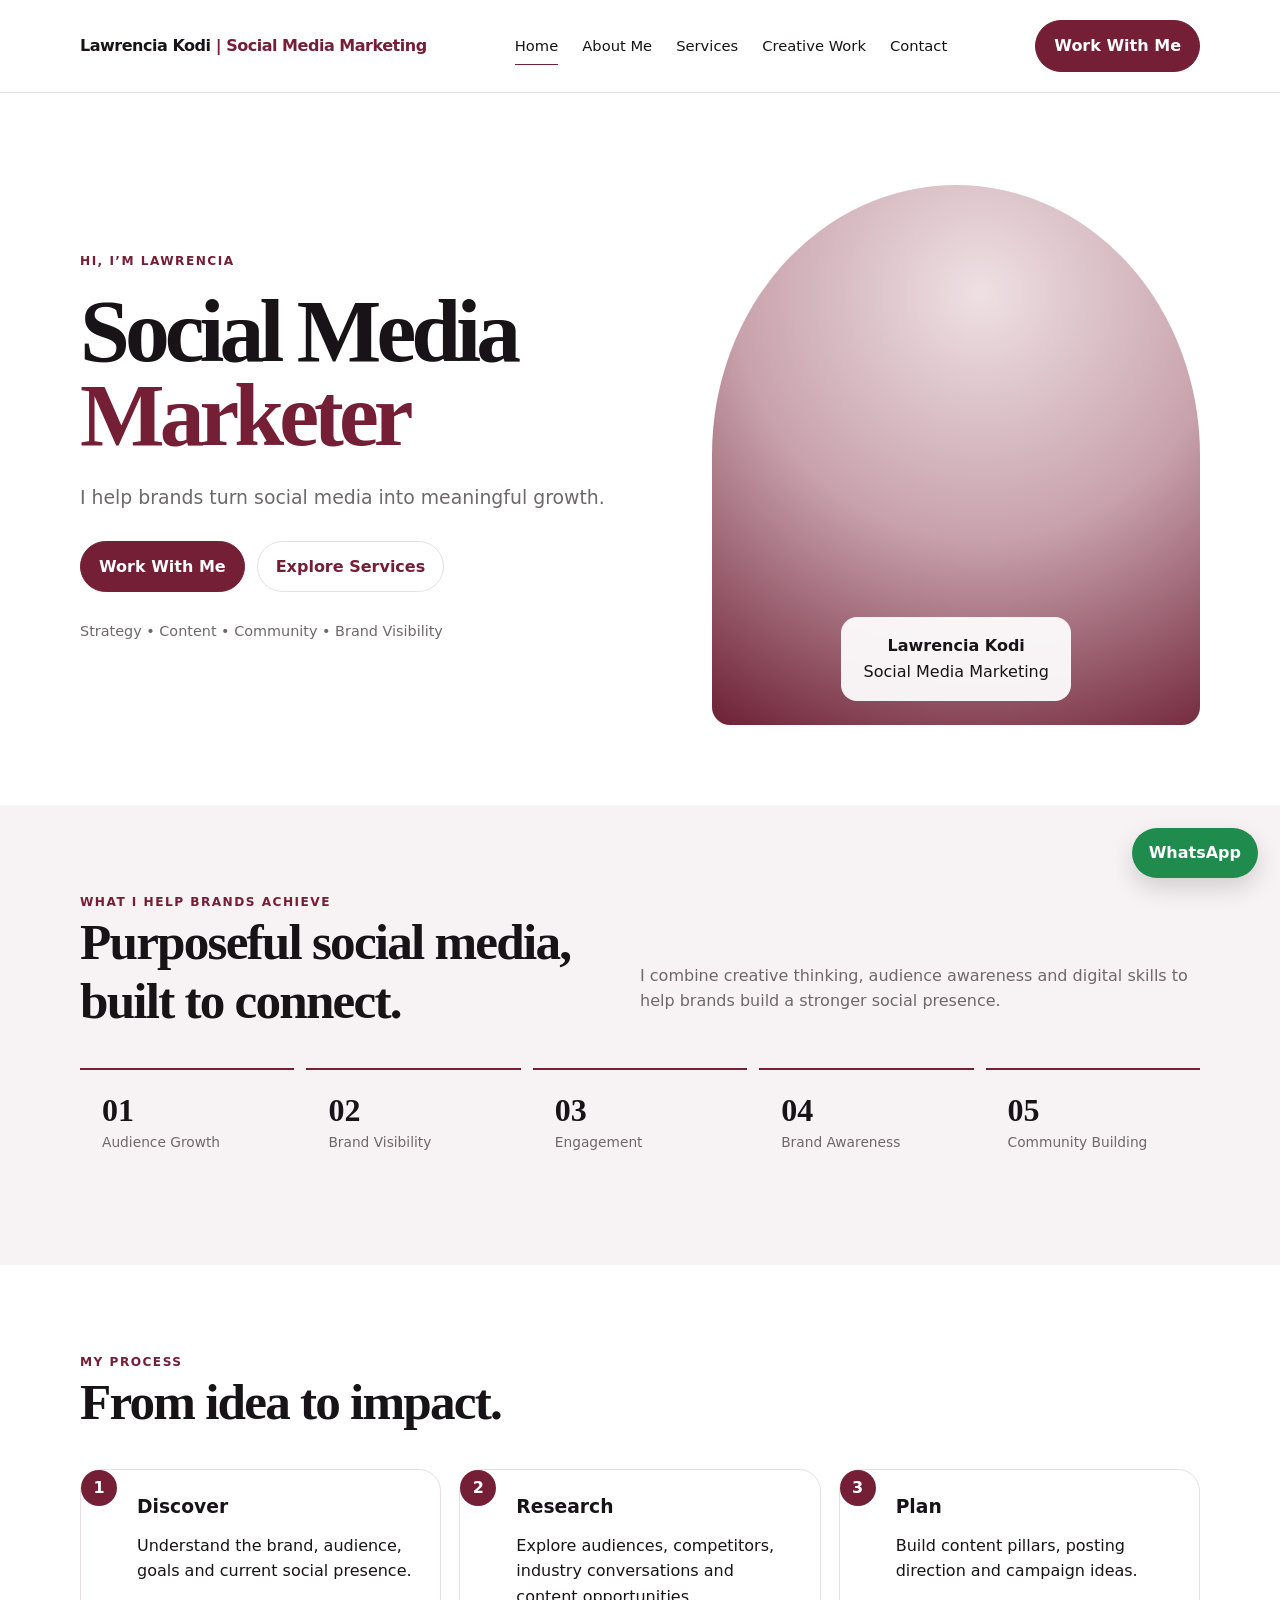
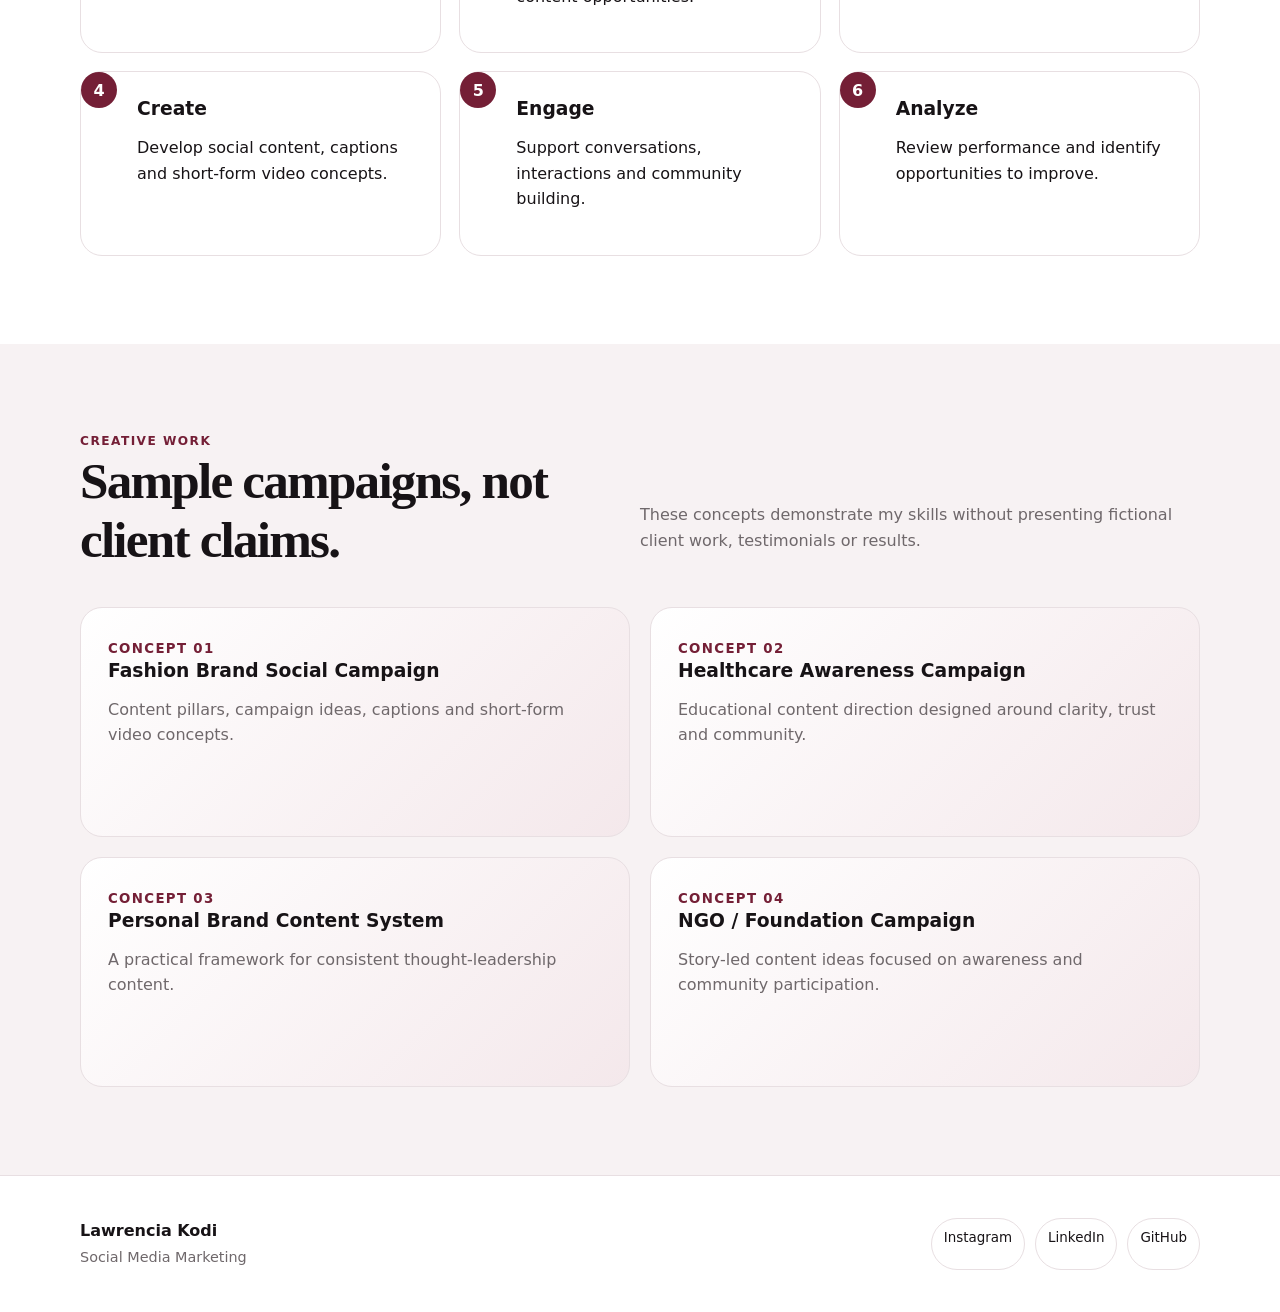
==== index.html @ 870d8f4c "new" ====
<!doctype html><html lang="en"><head><meta charset="utf-8"><meta name="viewport" content="width=device-width,initial-scale=1"><title>Lawrencia Kodi | Social Media Marketing</title><meta name="description" content="Lawrencia Kodi — Social Media Marketer helping brands turn social media into meaningful growth."><link rel="stylesheet" href="src/style.css"></head><body>
<header class="topbar"><div class="container nav"><a class="brand" href="index.html">Lawrencia Kodi <span>| Social Media Marketing</span></a><button class="menu">☰</button><nav class="navlinks"><a class="active" href="index.html">Home</a><a href="about.html">About Me</a><a href="services.html">Services</a><a href="creative-work.html">Creative Work</a><a href="contact.html">Contact</a></nav><a class="navcta" href="contact.html">Work With Me</a></div></header>
<main><section class="hero"><div class="container hero-grid"><div><div class="kicker">Hi, I’m Lawrencia</div><h1>Social Media <span>Marketer</span></h1><p class="lead">I help brands turn social media into meaningful growth.</p><div class="actions"><a class="btn" href="contact.html">Work With Me</a><a class="btn alt" href="services.html">Explore Services</a></div><p class="hero-note">Strategy • Content • Community • Brand Visibility</p></div><div class="portrait"><div class="portrait-copy"><strong>Lawrencia Kodi</strong><br>Social Media Marketing</div></div></div></section>
<section class="section soft"><div class="container"><div class="section-head"><div><div class="kicker">What I help brands achieve</div><h2>Purposeful social media, built to connect.</h2></div><p>I combine creative thinking, audience awareness and digital skills to help brands build a stronger social presence.</p></div><div class="stats"><div class="stat"><strong>01</strong><span>Audience Growth</span></div><div class="stat"><strong>02</strong><span>Brand Visibility</span></div><div class="stat"><strong>03</strong><span>Engagement</span></div><div class="stat"><strong>04</strong><span>Brand Awareness</span></div><div class="stat"><strong>05</strong><span>Community Building</span></div></div></div></section>
<section class="section"><div class="container"><div class="section-head"><div><div class="kicker">My process</div><h2>From idea to impact.</h2></div></div><div class="grid-3 process"><div class="card step"><h3>Discover</h3><p>Understand the brand, audience, goals and current social presence.</p></div><div class="card step"><h3>Research</h3><p>Explore audiences, competitors, industry conversations and content opportunities.</p></div><div class="card step"><h3>Plan</h3><p>Build content pillars, posting direction and campaign ideas.</p></div><div class="card step"><h3>Create</h3><p>Develop social content, captions and short-form video concepts.</p></div><div class="card step"><h3>Engage</h3><p>Support conversations, interactions and community building.</p></div><div class="card step"><h3>Analyze</h3><p>Review performance and identify opportunities to improve.</p></div></div></div></section>
<section class="section soft"><div class="container"><div class="section-head"><div><div class="kicker">Creative Work</div><h2>Sample campaigns, not client claims.</h2></div><p>These concepts demonstrate my skills without presenting fictional client work, testimonials or results.</p></div><div class="grid-2"><a class="card work-card" href="creative-work.html"><small>Concept 01</small><h3>Fashion Brand Social Campaign</h3><p>Content pillars, campaign ideas, captions and short-form video concepts.</p></a><a class="card work-card" href="creative-work.html"><small>Concept 02</small><h3>Healthcare Awareness Campaign</h3><p>Educational content direction designed around clarity, trust and community.</p></a><a class="card work-card" href="creative-work.html"><small>Concept 03</small><h3>Personal Brand Content System</h3><p>A practical framework for consistent thought-leadership content.</p></a><a class="card work-card" href="creative-work.html"><small>Concept 04</small><h3>NGO / Foundation Campaign</h3><p>Story-led content ideas focused on awareness and community participation.</p></a></div></div></section></main>
<a class="whatsapp" href="https://wa.me/233203480315" target="_blank">WhatsApp</a><footer><div class="container footer-grid"><div><strong>Lawrencia Kodi</strong><br><span class="hero-note">Social Media Marketing</span></div><div class="socials"><a href="https://www.instagram.com/lawrae_/" target="_blank">Instagram</a><a href="https://www.linkedin.com/in/lawrencia-kodi/" target="_blank">LinkedIn</a><a href="https://github.com/lawrencia-coder" target="_blank">GitHub</a></div></div></footer><script src="src/script.js"></script></body></html>
---- src/style.css ----
:root{--burgundy:#741f36;--dark:#171316;--muted:#6f686b;--paper:#fff;--soft:#f7f2f3;--line:#e8dfe2;--serif:Georgia,"Times New Roman",serif;--sans:Inter,system-ui,-apple-system,"Segoe UI",sans-serif}
*{box-sizing:border-box}html{scroll-behavior:smooth}body{margin:0;background:var(--paper);color:var(--dark);font-family:var(--sans);line-height:1.6}a{color:inherit;text-decoration:none}.container{width:min(1120px,92%);margin:auto}
.topbar{padding:20px 0;border-bottom:1px solid var(--line);background:#fff;position:sticky;top:0;z-index:20}.nav{display:flex;align-items:center;justify-content:space-between;gap:22px}.brand{font-weight:800;letter-spacing:-.03em}.brand span{color:var(--burgundy)}.navlinks{display:flex;gap:24px;font-size:.92rem}.navlinks a{position:relative}.navlinks a:after{content:"";position:absolute;left:0;bottom:-7px;width:0;height:1px;background:var(--burgundy);transition:.2s}.navlinks a:hover:after,.navlinks a.active:after{width:100%}.navcta,.btn{background:var(--burgundy);color:#fff;border:1px solid var(--burgundy);padding:12px 18px;border-radius:999px;font-weight:700;display:inline-flex;justify-content:center;transition:.2s}.btn:hover,.navcta:hover{transform:translateY(-2px);background:#551326}.btn.alt{background:#fff;color:var(--burgundy);border-color:var(--line)}.menu{display:none;background:none;border:0;font-size:1.5rem}
.hero{padding:92px 0 80px}.hero-grid{display:grid;grid-template-columns:1.08fr .92fr;gap:60px;align-items:center}.kicker{color:var(--burgundy);font-weight:800;letter-spacing:.12em;text-transform:uppercase;font-size:.76rem}h1,h2,h3{margin:0;line-height:1.05}h1{font:700 clamp(3.4rem,7vw,6.5rem)/.94 var(--serif);letter-spacing:-.055em;margin:18px 0 25px}h1 span{color:var(--burgundy)}h2{font:700 clamp(2.2rem,4vw,4rem) var(--serif);letter-spacing:-.035em}.lead{font-size:1.18rem;color:var(--muted);max-width:620px}.actions{display:flex;gap:12px;flex-wrap:wrap;margin:28px 0}.hero-note{font-size:.9rem;color:var(--muted)}
.portrait{min-height:540px;border-radius:50% 50% 18px 18px;background:radial-gradient(circle at 55% 20%,#eee0e4,#c8a2ad 48%,#6d2035 100%);display:flex;align-items:flex-end;justify-content:center;overflow:hidden}.portrait:before{content:"LK";font:700 8rem var(--serif);color:rgba(255,255,255,.35);position:absolute;top:34%;left:50%;transform:translate(-50%,-50%)}.portrait-copy{background:rgba(255,255,255,.93);padding:16px 22px;border-radius:16px;margin-bottom:24px;text-align:center}
.section{padding:88px 0}.soft{background:var(--soft)}.section-head{display:flex;justify-content:space-between;gap:30px;align-items:end;margin-bottom:38px}.section-head p{max-width:560px;color:var(--muted)}.grid-3{display:grid;grid-template-columns:repeat(3,1fr);gap:18px}.grid-2{display:grid;grid-template-columns:repeat(2,1fr);gap:20px}.card{border:1px solid var(--line);border-radius:22px;padding:27px;background:#fff}.card:hover{box-shadow:0 16px 40px rgba(70,20,35,.08);transform:translateY(-3px);transition:.25s}.number{color:var(--burgundy);font-weight:800;font-size:.8rem}.tags{display:flex;flex-wrap:wrap;gap:8px;margin-top:18px}.tag{padding:7px 11px;background:var(--soft);border-radius:999px;font-size:.82rem}.process{counter-reset:steps}.step{position:relative;padding-left:56px}.step:before{counter-increment:steps;content:counter(steps);position:absolute;left:0;top:0;width:36px;height:36px;border-radius:50%;display:grid;place-items:center;background:var(--burgundy);color:#fff;font-weight:800}.work-card{min-height:230px;background:linear-gradient(135deg,#fff,#f4e8eb)}.work-card small{color:var(--burgundy);font-weight:800;text-transform:uppercase;letter-spacing:.1em}.work-card p{color:var(--muted)}
.stats{display:grid;grid-template-columns:repeat(5,1fr);gap:12px}.stat{padding:22px;border-top:2px solid var(--burgundy)}.stat strong{display:block;font:700 2rem var(--serif)}.stat span{font-size:.86rem;color:var(--muted)}.timeline{border-left:1px solid var(--line);padding-left:28px}.timeline-item{margin-bottom:30px;position:relative}.timeline-item:before{content:"";position:absolute;width:10px;height:10px;border-radius:50%;background:var(--burgundy);left:-34px;top:7px}.timeline-item strong{display:block}.timeline-item span{color:var(--muted);font-size:.9rem}.page-hero{padding:72px 0 45px;background:var(--soft)}.page-hero p{max-width:700px;color:var(--muted);font-size:1.1rem}.form{display:grid;gap:14px}input,textarea,select{width:100%;padding:14px 16px;border:1px solid var(--line);border-radius:14px;font:inherit;background:#fff}textarea{min-height:150px;resize:vertical}footer{padding:42px 0;border-top:1px solid var(--line)}.footer-grid{display:flex;justify-content:space-between;gap:25px;flex-wrap:wrap}.socials{display:flex;gap:10px;flex-wrap:wrap}.socials a{padding:8px 12px;border:1px solid var(--line);border-radius:999px;font-size:.84rem}.whatsapp{position:fixed;right:22px;bottom:22px;z-index:30;background:#1f8b4c;color:#fff;padding:12px 17px;border-radius:999px;font-weight:800;box-shadow:0 10px 25px rgba(0,0,0,.15)}
@media(max-width:850px){.navlinks,.navcta{display:none}.menu{display:block}.hero{padding-top:55px}.hero-grid{grid-template-columns:1fr}.portrait{min-height:380px;max-width:520px;margin:auto;width:100%}.grid-3,.grid-2{grid-template-columns:1fr}.stats{grid-template-columns:repeat(2,1fr)}.section{padding:65px 0}.section-head{display:block}.section-head p{margin-top:16px}}
@media(max-width:500px){h1{font-size:3.25rem}.stats{grid-template-columns:1fr}.actions .btn{width:100%}}
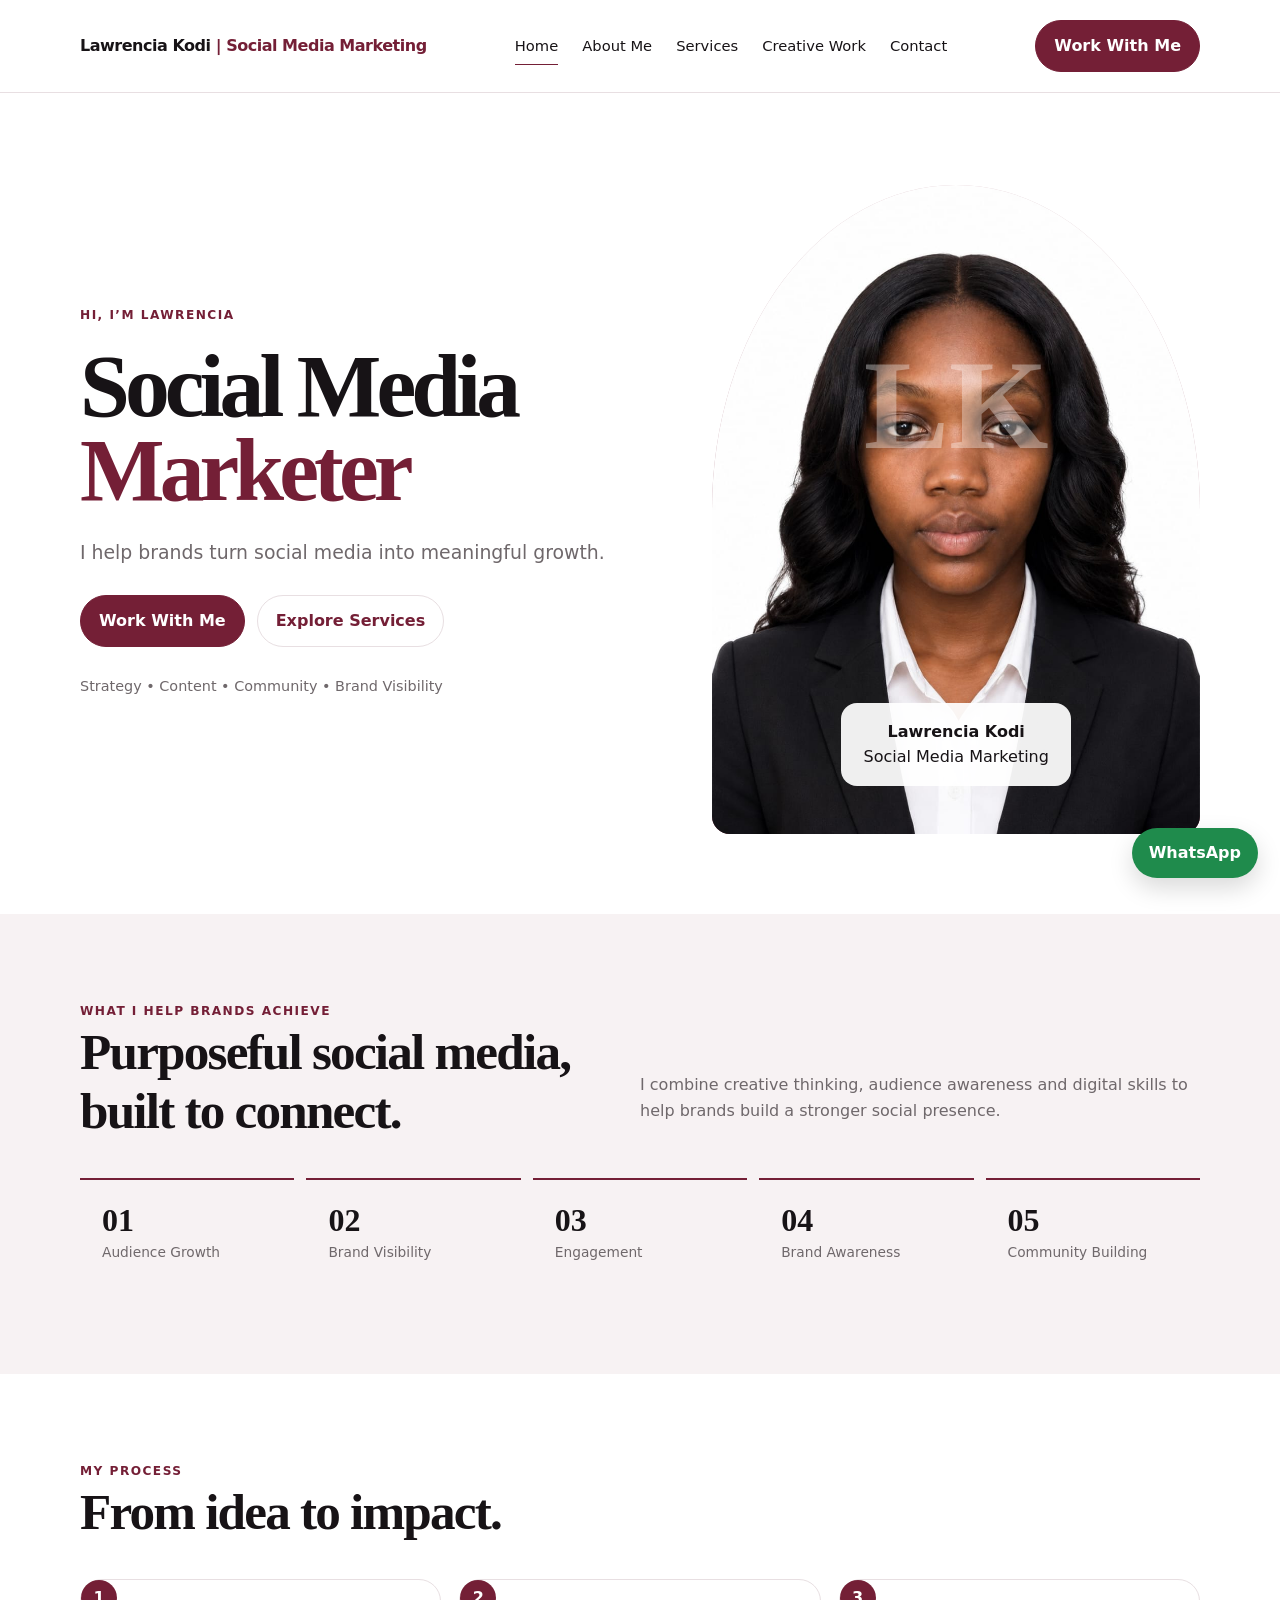
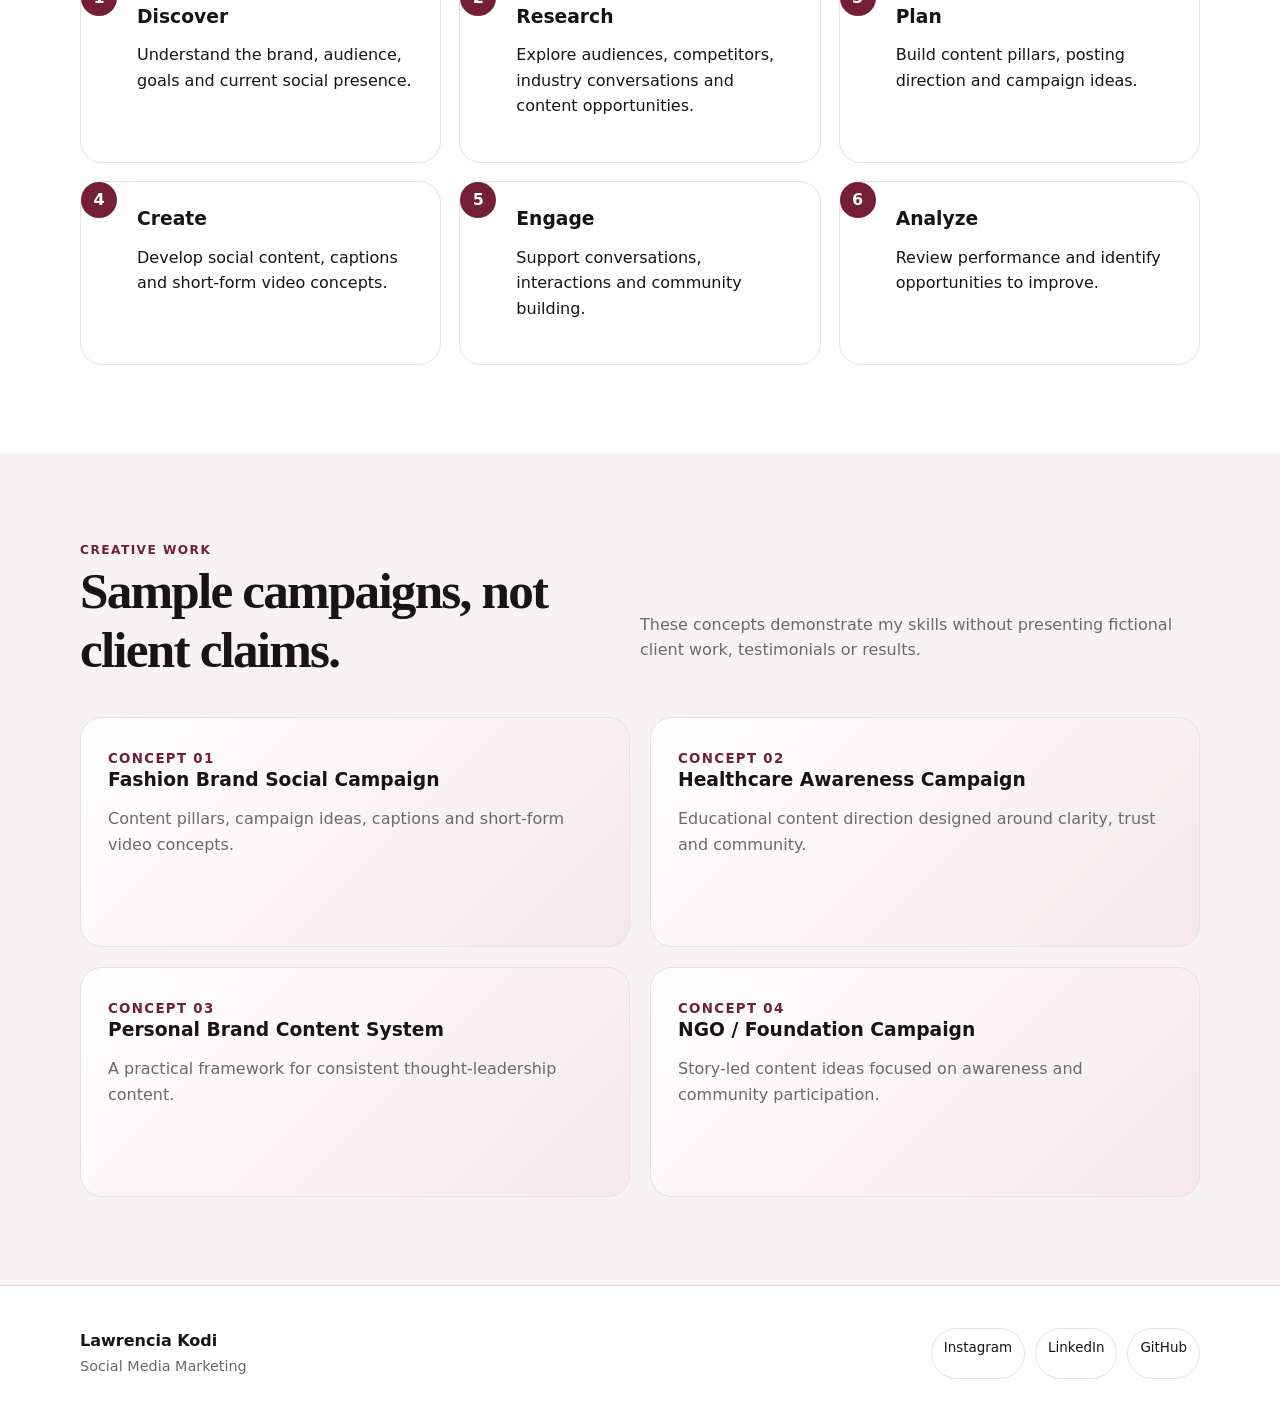
==== commit 44b78821: "new" ====
--- a/index.html
+++ b/index.html
@@ -1,6 +1,8 @@
 <!doctype html><html lang="en"><head><meta charset="utf-8"><meta name="viewport" content="width=device-width,initial-scale=1"><title>Lawrencia Kodi | Social Media Marketing</title><meta name="description" content="Lawrencia Kodi — Social Media Marketer helping brands turn social media into meaningful growth."><link rel="stylesheet" href="src/style.css"></head><body>
+<link rel="stylesheet" href="src/style.css">
+<link rel="javascript" href="src/script.js">
 <header class="topbar"><div class="container nav"><a class="brand" href="index.html">Lawrencia Kodi <span>| Social Media Marketing</span></a><button class="menu">☰</button><nav class="navlinks"><a class="active" href="index.html">Home</a><a href="about.html">About Me</a><a href="services.html">Services</a><a href="creative-work.html">Creative Work</a><a href="contact.html">Contact</a></nav><a class="navcta" href="contact.html">Work With Me</a></div></header>
-<main><section class="hero"><div class="container hero-grid"><div><div class="kicker">Hi, I’m Lawrencia</div><h1>Social Media <span>Marketer</span></h1><p class="lead">I help brands turn social media into meaningful growth.</p><div class="actions"><a class="btn" href="contact.html">Work With Me</a><a class="btn alt" href="services.html">Explore Services</a></div><p class="hero-note">Strategy • Content • Community • Brand Visibility</p></div><div class="portrait"><div class="portrait-copy"><strong>Lawrencia Kodi</strong><br>Social Media Marketing</div></div></div></section>
+<main><section class="hero"><div class="container hero-grid"><div><div class="kicker">Hi, I’m Lawrencia</div><h1>Social Media <span>Marketer</span></h1><p class="lead">I help brands turn social media into meaningful growth.</p><div class="actions"><a class="btn" href="contact.html">Work With Me</a><a class="btn alt" href="services.html">Explore Services</a></div><p class="hero-note">Strategy • Content • Community • Brand Visibility</p></div><div class="portrait"><img src="src/images/profile.jpeg" alt="Lawrencia Kodi - Social Media Marketer"><div class="portrait-copy"><strong>Lawrencia Kodi</strong><br>Social Media Marketing</div></div></div></section>
 <section class="section soft"><div class="container"><div class="section-head"><div><div class="kicker">What I help brands achieve</div><h2>Purposeful social media, built to connect.</h2></div><p>I combine creative thinking, audience awareness and digital skills to help brands build a stronger social presence.</p></div><div class="stats"><div class="stat"><strong>01</strong><span>Audience Growth</span></div><div class="stat"><strong>02</strong><span>Brand Visibility</span></div><div class="stat"><strong>03</strong><span>Engagement</span></div><div class="stat"><strong>04</strong><span>Brand Awareness</span></div><div class="stat"><strong>05</strong><span>Community Building</span></div></div></div></section>
 <section class="section"><div class="container"><div class="section-head"><div><div class="kicker">My process</div><h2>From idea to impact.</h2></div></div><div class="grid-3 process"><div class="card step"><h3>Discover</h3><p>Understand the brand, audience, goals and current social presence.</p></div><div class="card step"><h3>Research</h3><p>Explore audiences, competitors, industry conversations and content opportunities.</p></div><div class="card step"><h3>Plan</h3><p>Build content pillars, posting direction and campaign ideas.</p></div><div class="card step"><h3>Create</h3><p>Develop social content, captions and short-form video concepts.</p></div><div class="card step"><h3>Engage</h3><p>Support conversations, interactions and community building.</p></div><div class="card step"><h3>Analyze</h3><p>Review performance and identify opportunities to improve.</p></div></div></div></section>
 <section class="section soft"><div class="container"><div class="section-head"><div><div class="kicker">Creative Work</div><h2>Sample campaigns, not client claims.</h2></div><p>These concepts demonstrate my skills without presenting fictional client work, testimonials or results.</p></div><div class="grid-2"><a class="card work-card" href="creative-work.html"><small>Concept 01</small><h3>Fashion Brand Social Campaign</h3><p>Content pillars, campaign ideas, captions and short-form video concepts.</p></a><a class="card work-card" href="creative-work.html"><small>Concept 02</small><h3>Healthcare Awareness Campaign</h3><p>Educational content direction designed around clarity, trust and community.</p></a><a class="card work-card" href="creative-work.html"><small>Concept 03</small><h3>Personal Brand Content System</h3><p>A practical framework for consistent thought-leadership content.</p></a><a class="card work-card" href="creative-work.html"><small>Concept 04</small><h3>NGO / Foundation Campaign</h3><p>Story-led content ideas focused on awareness and community participation.</p></a></div></div></section></main>
--- a/src/style.css
+++ b/src/style.css
@@ -7,3 +7,21 @@
 .stats{display:grid;grid-template-columns:repeat(5,1fr);gap:12px}.stat{padding:22px;border-top:2px solid var(--burgundy)}.stat strong{display:block;font:700 2rem var(--serif)}.stat span{font-size:.86rem;color:var(--muted)}.timeline{border-left:1px solid var(--line);padding-left:28px}.timeline-item{margin-bottom:30px;position:relative}.timeline-item:before{content:"";position:absolute;width:10px;height:10px;border-radius:50%;background:var(--burgundy);left:-34px;top:7px}.timeline-item strong{display:block}.timeline-item span{color:var(--muted);font-size:.9rem}.page-hero{padding:72px 0 45px;background:var(--soft)}.page-hero p{max-width:700px;color:var(--muted);font-size:1.1rem}.form{display:grid;gap:14px}input,textarea,select{width:100%;padding:14px 16px;border:1px solid var(--line);border-radius:14px;font:inherit;background:#fff}textarea{min-height:150px;resize:vertical}footer{padding:42px 0;border-top:1px solid var(--line)}.footer-grid{display:flex;justify-content:space-between;gap:25px;flex-wrap:wrap}.socials{display:flex;gap:10px;flex-wrap:wrap}.socials a{padding:8px 12px;border:1px solid var(--line);border-radius:999px;font-size:.84rem}.whatsapp{position:fixed;right:22px;bottom:22px;z-index:30;background:#1f8b4c;color:#fff;padding:12px 17px;border-radius:999px;font-weight:800;box-shadow:0 10px 25px rgba(0,0,0,.15)}
 @media(max-width:850px){.navlinks,.navcta{display:none}.menu{display:block}.hero{padding-top:55px}.hero-grid{grid-template-columns:1fr}.portrait{min-height:380px;max-width:520px;margin:auto;width:100%}.grid-3,.grid-2{grid-template-columns:1fr}.stats{grid-template-columns:repeat(2,1fr)}.section{padding:65px 0}.section-head{display:block}.section-head p{margin-top:16px}}
 @media(max-width:500px){h1{font-size:3.25rem}.stats{grid-template-columns:1fr}.actions .btn{width:100%}}
+.portrait {
+    position: relative;
+    overflow: hidden;
+}
+
+.portrait img {
+    width: 100%;
+    height: 100%;
+    min-height: 540px;
+    object-fit: cover;
+    object-position: center top;
+}
+
+.portrait-copy {
+    position: absolute;
+    bottom: 24px;
+    z-index: 2;
+}
--- a/src/style.css
+++ b/src/style.css
@@ -7,3 +7,21 @@
 .stats{display:grid;grid-template-columns:repeat(5,1fr);gap:12px}.stat{padding:22px;border-top:2px solid var(--burgundy)}.stat strong{display:block;font:700 2rem var(--serif)}.stat span{font-size:.86rem;color:var(--muted)}.timeline{border-left:1px solid var(--line);padding-left:28px}.timeline-item{margin-bottom:30px;position:relative}.timeline-item:before{content:"";position:absolute;width:10px;height:10px;border-radius:50%;background:var(--burgundy);left:-34px;top:7px}.timeline-item strong{display:block}.timeline-item span{color:var(--muted);font-size:.9rem}.page-hero{padding:72px 0 45px;background:var(--soft)}.page-hero p{max-width:700px;color:var(--muted);font-size:1.1rem}.form{display:grid;gap:14px}input,textarea,select{width:100%;padding:14px 16px;border:1px solid var(--line);border-radius:14px;font:inherit;background:#fff}textarea{min-height:150px;resize:vertical}footer{padding:42px 0;border-top:1px solid var(--line)}.footer-grid{display:flex;justify-content:space-between;gap:25px;flex-wrap:wrap}.socials{display:flex;gap:10px;flex-wrap:wrap}.socials a{padding:8px 12px;border:1px solid var(--line);border-radius:999px;font-size:.84rem}.whatsapp{position:fixed;right:22px;bottom:22px;z-index:30;background:#1f8b4c;color:#fff;padding:12px 17px;border-radius:999px;font-weight:800;box-shadow:0 10px 25px rgba(0,0,0,.15)}
 @media(max-width:850px){.navlinks,.navcta{display:none}.menu{display:block}.hero{padding-top:55px}.hero-grid{grid-template-columns:1fr}.portrait{min-height:380px;max-width:520px;margin:auto;width:100%}.grid-3,.grid-2{grid-template-columns:1fr}.stats{grid-template-columns:repeat(2,1fr)}.section{padding:65px 0}.section-head{display:block}.section-head p{margin-top:16px}}
 @media(max-width:500px){h1{font-size:3.25rem}.stats{grid-template-columns:1fr}.actions .btn{width:100%}}
+.portrait {
+    position: relative;
+    overflow: hidden;
+}
+
+.portrait img {
+    width: 100%;
+    height: 100%;
+    min-height: 540px;
+    object-fit: cover;
+    object-position: center top;
+}
+
+.portrait-copy {
+    position: absolute;
+    bottom: 24px;
+    z-index: 2;
+}
